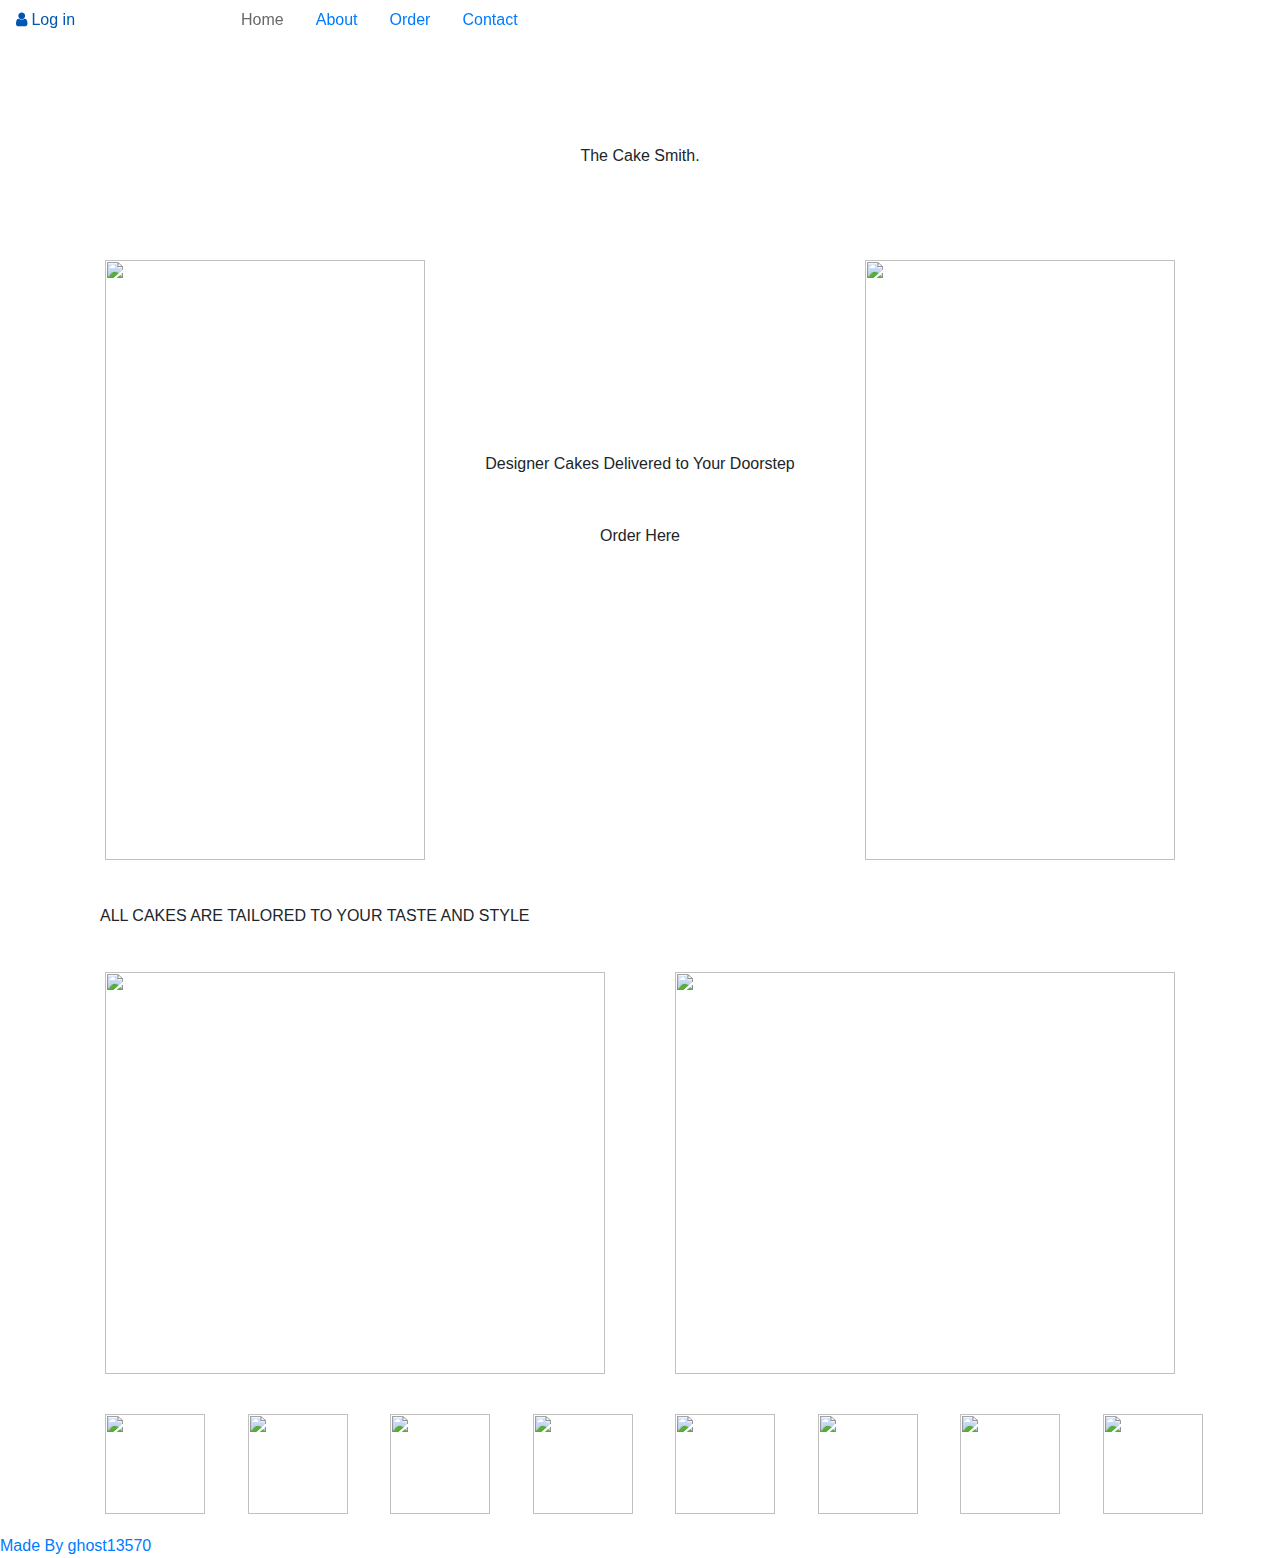
==== index.html @ f8872c6e "Add files via upload" ====
<!DOCTYPE html>
<html lang="en">
<head>
    <meta charset="UTF-8">
    <meta http-equiv="X-UA-Compatible" content="IE=edge">
    <meta name="viewport" content="width=device-width, initial-scale=1.0">
    <!--bootstrap starts-->
    <link rel="stylesheet" href="https://cdn.jsdelivr.net/npm/bootstrap@4.6.1/dist/css/bootstrap.min.css">
    <script src="https://cdn.jsdelivr.net/npm/jquery@3.6.0/dist/jquery.slim.min.js"></script>
    <script src="https://cdn.jsdelivr.net/npm/popper.js@1.16.1/dist/umd/popper.min.js"></script>
    <script src="https://cdn.jsdelivr.net/npm/bootstrap@4.6.1/dist/js/bootstrap.bundle.min.js"></script>
    <!--bootstrap ends-->
    <link rel="stylesheet" href="https://cdnjs.cloudflare.com/ajax/libs/font-awesome/4.7.0/css/font-awesome.min.css">

   <link rel="stylesheet" href="css/index.css">
    <title>Document</title>
</head>
<body>
  <div class="container">
    <nav class="fixed-top" id="di">
    <ul class="nav nav-tab">
        <li class="nav-item">
          <a class="nav-link" style="padding-right: 100px" href="login.html"><i class="fa fa-user"> </i> Log in</a>
        </li>
        <li class="nav-item">
            <a class="nav-link" style="margin-left: 50px; color: rgb(104, 104, 104);" href="index.html">Home</a>
          </li>
          <li class="nav-item">
            <a class="nav-link" href="about.html">About</a>
          </li>
          <li class="nav-item">
            <a class="nav-link" href="order.html">Order</a>
          </li>
          <li class="nav-item">
            <a class="nav-link" href="contact.html">Contact</a>
          </li>
        
    </ul>
    <div class="container b1">
     
    </div>
    </nav>
    
    </div>
    <br><br><br><br><br><br>

<div class="cakesmith" style="text-align: center;">The Cake Smith.</div>
   
    <div class="container b1">
     
    </div>
    <br><br><br>
<div class="container">
    <div class="card-deck " >
        <div class="card border-0">
          <div class="card-body text-center ">
            <img src="images/1.webp" width="320" height="600">
          </div>
        </div>
        <div class="card border-0">
            <div class="card-body text-center">
                <div class="box"><br><br><br><br><br><br><br><br><div class="fonty">Designer Cakes Delivered to Your Doorstep</div><br><br><center><div class="box2">Order Here</div></center><br><br><br><br><br><br><br></div>
            </div>
        </div>
        <div class="card border-0">
          <div class="card-body text-center ">
           <img src="images/2.webp" width="310" height="600">
          </div>
        </div>
        
      </div><br>
      <div class="container"><div class="all">ALL CAKES ARE TAILORED TO YOUR TASTE AND STYLE</div></div>
</div><br>
<div class="container">
  <div class="card-deck ">
      <div class="card border-0">
        <div class="card-body text-center ">
          <img src="images/donuts.webp" height="402" width="500">
        </div>
      </div>
      <div class="card border-0">
          <div class="card-body text-center">
              <img src="images/sahil.png" height="402" width="500">
          </div>
      </div>
     
      
    </div>
  
</div>
<div class="container">
  <!--bottom card deck-->
  <div class="alingme">
    <div class="card-deck ">
<div class="card border-0">
  <div class="card-body text-center ">
  <!--1--> <img src="images/1.png" width="100px" height="100px">
  </div>
</div>
<div class="card border-0">
    <div class="card-body text-center">
  <!--2--> <img src="images/2.png" width="100px" height="100px">   
    </div>
</div>
<div class="card border-0">
  <div class="card-body text-center ">
  <!--3--> <img src="images/3.png" width="100px" height="100px">
  </div>
</div>
<div class="card border-0">
  <div class="card-body text-center ">
  <!--4--> <img src="images/4.png" width="100px" height="100px">
  </div>
</div>
<div class="card border-0">
  <div class="card-body text-center ">
   <!--5--> <img src="images/5.png" width="100px" height="100px">
  </div>
</div>
<div class="card border-0">
  <div class="card-body text-center ">
   <!--6--> <img src="images/6.png" width="100px" height="100px">
  </div>
</div>
<div class="card border-0">
  <div class="card-body text-center ">
   <!--7--> <img src="images/7.png" width="100px" height="100px">
  </div>
</div>
<div class="card border-0">
  <div class="card-body text-center ">
   <!--8--><img src="images/8.png" width="100px" height="100px">
  </div>
</div>

</div>
</div>
</div>
<!--bottom card deck ends-->
<div class="footer"><a href="https://www.youtube.com/watch?v=dQw4w9WgXcQ" class="rickroll" target="_blank">Made By ghost13570</a></div>
</body>
</html>
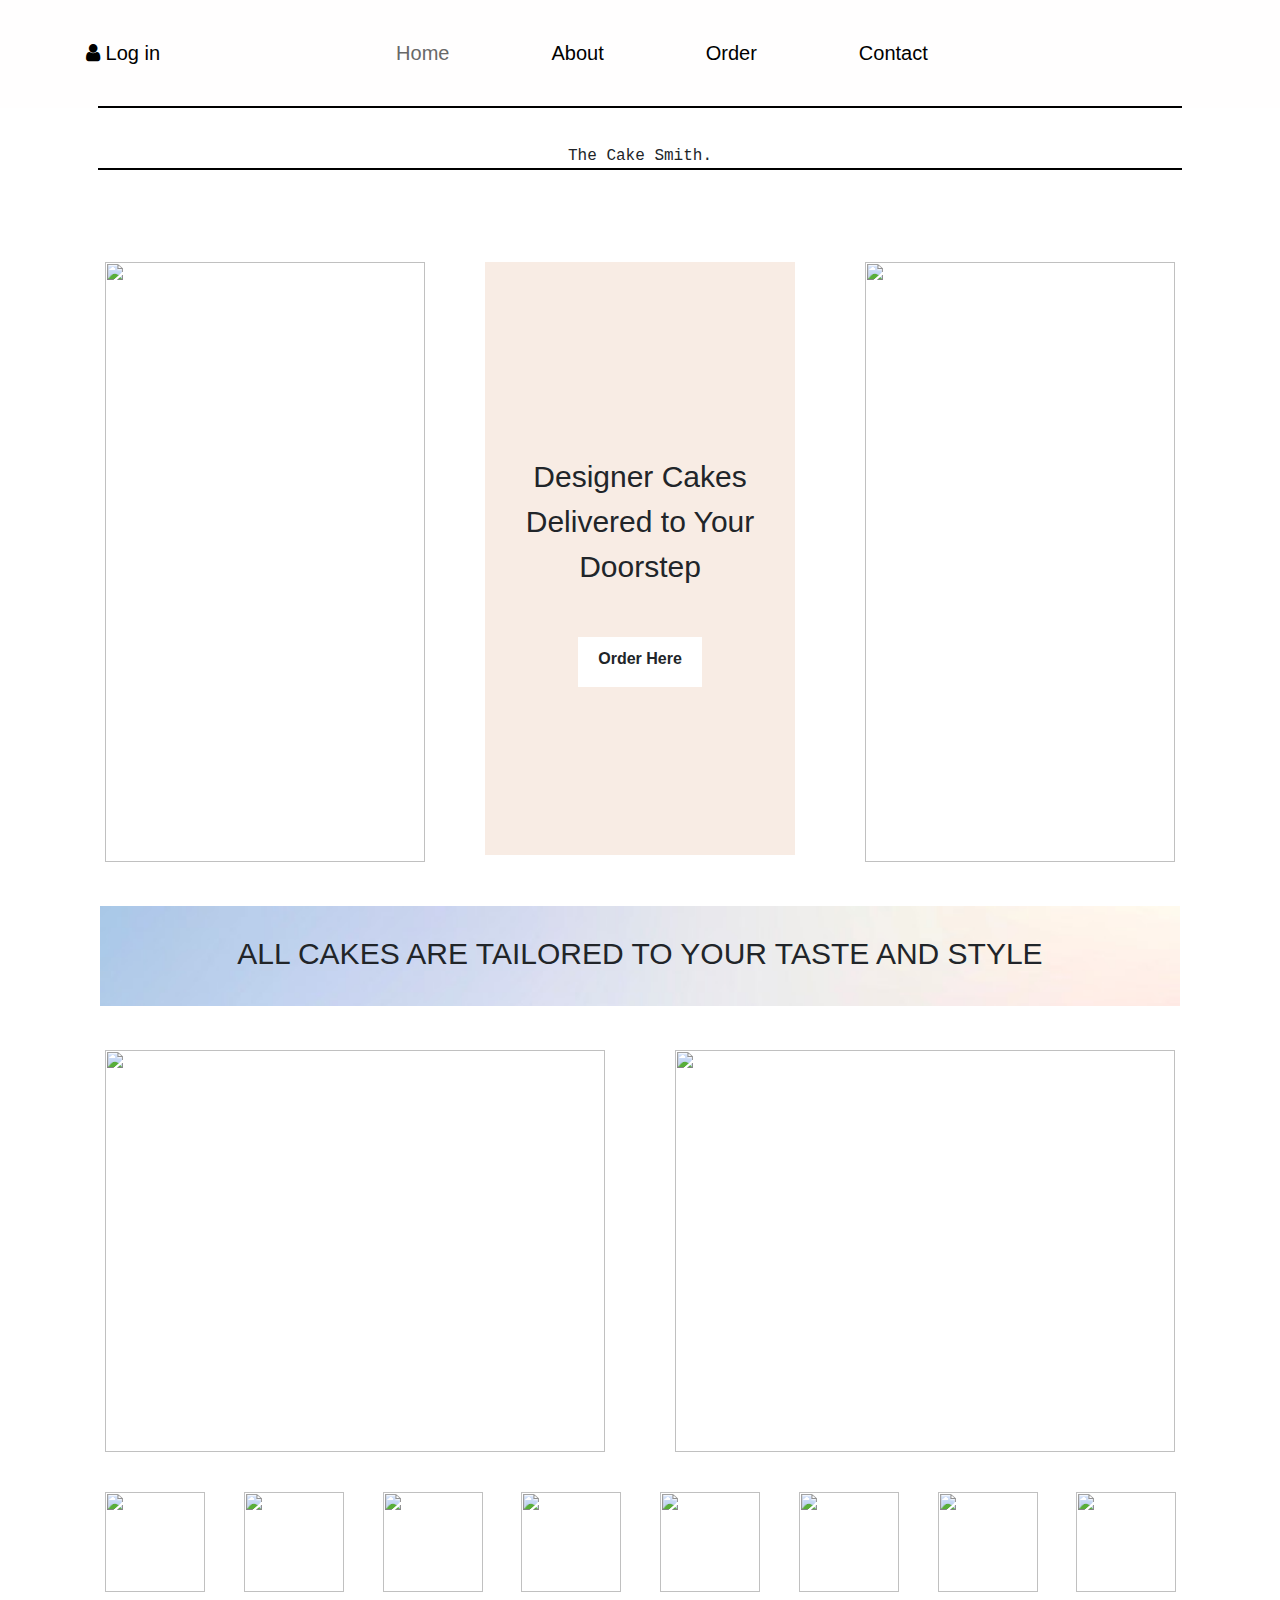
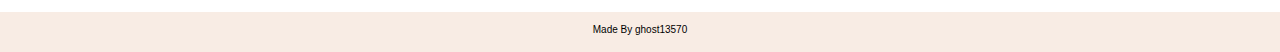
==== commit 5a3b6dce: "Add files via upload" ====
--- a/index.html
+++ b/index.html
@@ -12,7 +12,7 @@
     <!--bootstrap ends-->
     <link rel="stylesheet" href="https://cdnjs.cloudflare.com/ajax/libs/font-awesome/4.7.0/css/font-awesome.min.css">
 
-   <link rel="stylesheet" href="css/index.css">
+   <link rel="stylesheet" href="index.css">
     <title>Document</title>
 </head>
 <body>
--- a/index.css
+++ b/index.css
@@ -0,0 +1,91 @@
+body{
+    background-color:white;
+    
+}
+.nav-item{
+    font-size: 20px;
+    margin-left: 70px;
+    color: black;
+    margin-top: 30px;
+    margin-bottom: 30px;
+}
+a.nav-link{
+    color: black;
+    font-weight: lighter;
+}
+
+    
+
+nav{
+    background-color: rgb(255, 254, 254);
+}
+.box{
+    background-color: rgb(248,236,228);
+}
+.fonty{
+    font-size: 30px;
+    font-weight: lighter;
+}
+.box2{
+    background-color: white;
+   width: 40%;
+   height: 50px;
+    text-align:center;
+ padding-top: 10px;
+ font-weight: bold;
+}
+.box2:hover{
+    border: 2px black solid;
+}
+.footer{
+    background-color: rgb(248,236,228);
+    width: 100%;
+    height: 40px;
+    text-align: center;
+    font-size: 10px;
+    padding-top: 10px;
+}
+.all{
+    background-image: url('download.jpg');
+    background-repeat: no-repeat;
+    background-size: cover;
+    height: 100px;
+    text-align: center;
+    font-size: 30px;
+    font-weight: lighter;
+    padding-top: 25px;
+}
+.alingme{
+    margin-right: 30px;
+}
+
+
+
+.b1{
+    height: 2px;
+    background-color: black;
+    margin-top: 10px;
+    position: -webkit-sticky;
+    position: sticky;
+    margin-top: 0px;
+    width: 84.7%;
+      }
+
+      .about{
+        height: 100px;
+       width: 84.7%;
+        background-color: #ff1493;
+background-image: linear-gradient(319deg, #ff1493 0%, #0000ff 37%, #ff8c00 100%);
+text-align: center;
+      }
+      .rickroll{
+        color: black;
+      }
+      .rickroll:hover{
+        color: black;
+        text-decoration: none;
+      }
+
+     .cakesmith{
+        font-family: 'Courier New', Courier, monospace;
+     }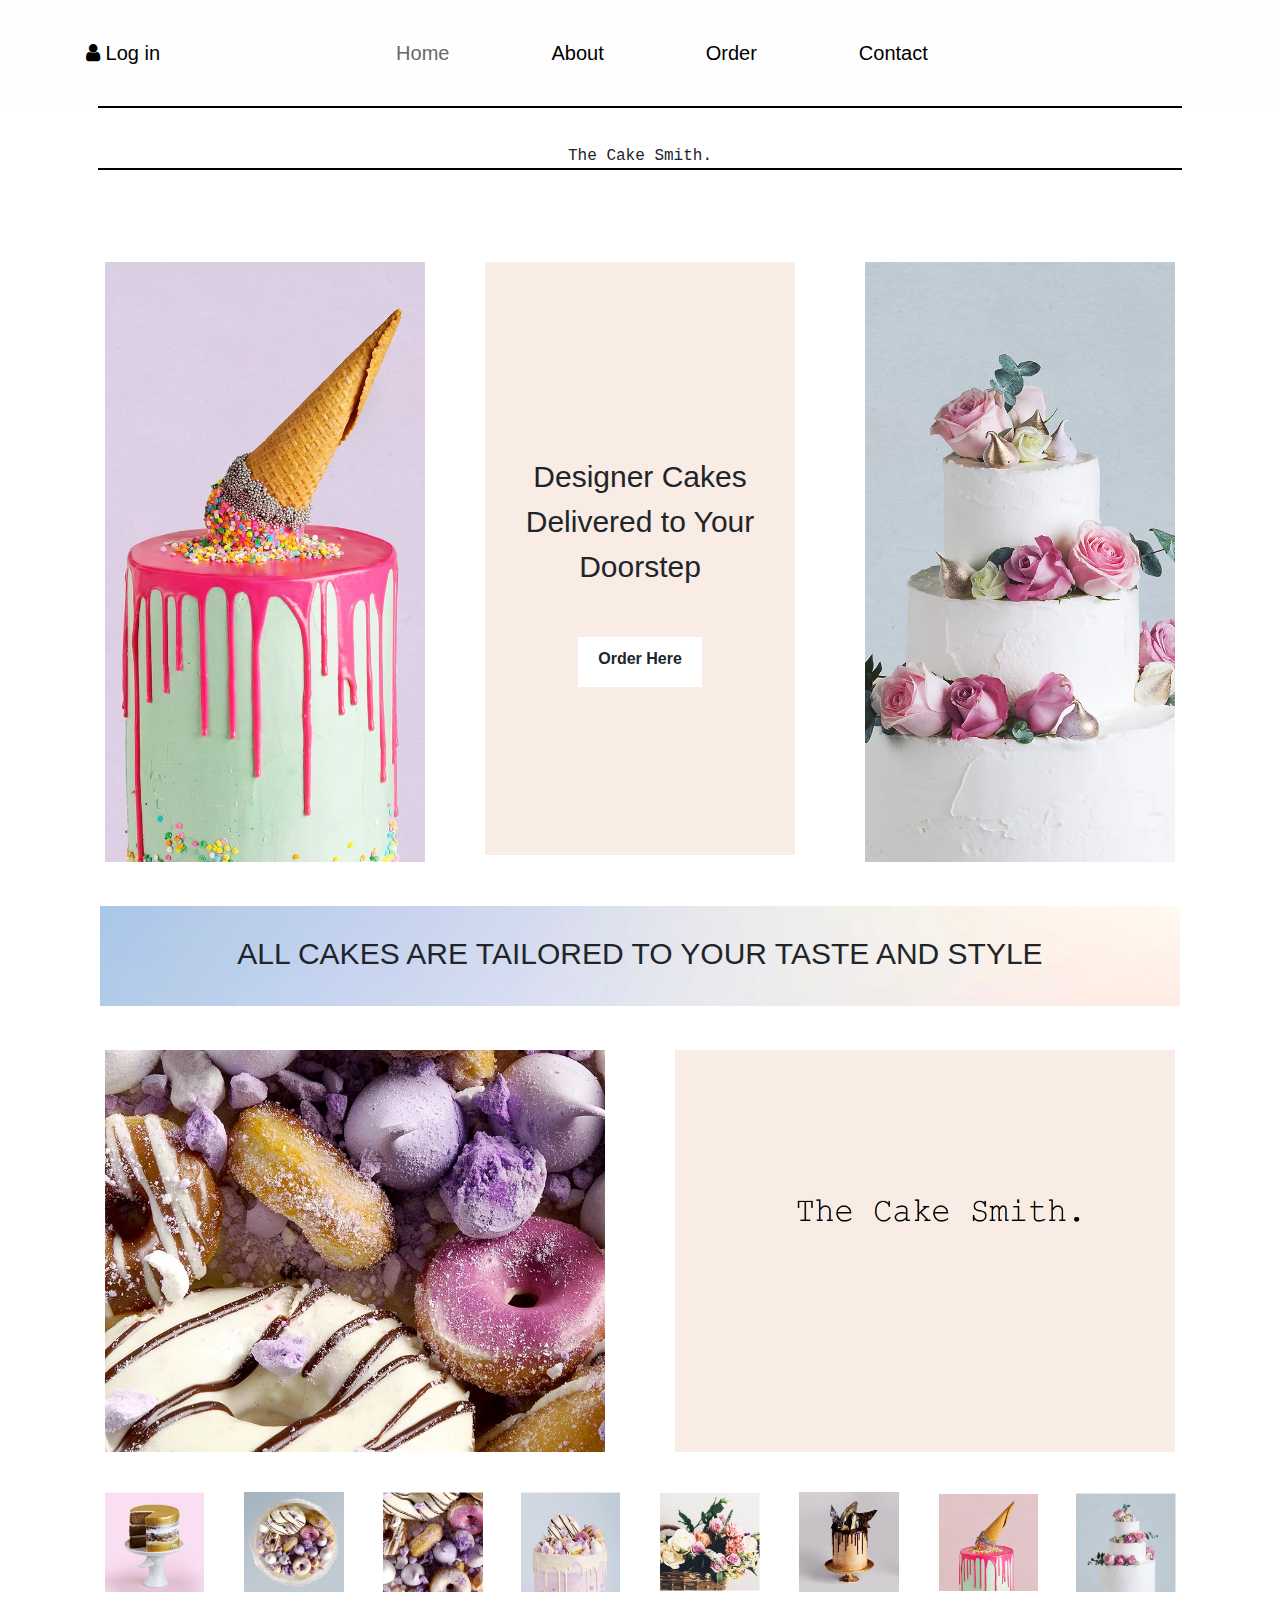
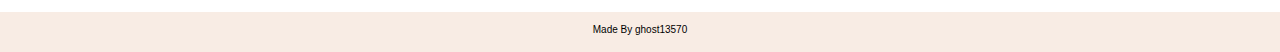
==== commit 13d15b5f: "Add files via upload" ====
--- a/index.html
+++ b/index.html
@@ -54,7 +54,7 @@
     <div class="card-deck " >
         <div class="card border-0">
           <div class="card-body text-center ">
-            <img src="images/1.webp" width="320" height="600">
+            <img src="1.webp" width="320" height="600">
           </div>
         </div>
         <div class="card border-0">
@@ -64,7 +64,7 @@
         </div>
         <div class="card border-0">
           <div class="card-body text-center ">
-           <img src="images/2.webp" width="310" height="600">
+           <img src="2.webp" width="310" height="600">
           </div>
         </div>
         
@@ -75,12 +75,12 @@
   <div class="card-deck ">
       <div class="card border-0">
         <div class="card-body text-center ">
-          <img src="images/donuts.webp" height="402" width="500">
+          <img src="donuts.webp" height="402" width="500">
         </div>
       </div>
       <div class="card border-0">
           <div class="card-body text-center">
-              <img src="images/sahil.png" height="402" width="500">
+              <img src="sahil.png" height="402" width="500">
           </div>
       </div>
      
@@ -94,42 +94,42 @@
     <div class="card-deck ">
 <div class="card border-0">
   <div class="card-body text-center ">
-  <!--1--> <img src="images/1.png" width="100px" height="100px">
+  <!--1--> <img src="1.png" width="100px" height="100px">
   </div>
 </div>
 <div class="card border-0">
     <div class="card-body text-center">
-  <!--2--> <img src="images/2.png" width="100px" height="100px">   
+  <!--2--> <img src="2.png" width="100px" height="100px">   
     </div>
 </div>
 <div class="card border-0">
   <div class="card-body text-center ">
-  <!--3--> <img src="images/3.png" width="100px" height="100px">
+  <!--3--> <img src="3.png" width="100px" height="100px">
   </div>
 </div>
 <div class="card border-0">
   <div class="card-body text-center ">
-  <!--4--> <img src="images/4.png" width="100px" height="100px">
+  <!--4--> <img src="4.png" width="100px" height="100px">
   </div>
 </div>
 <div class="card border-0">
   <div class="card-body text-center ">
-   <!--5--> <img src="images/5.png" width="100px" height="100px">
+   <!--5--> <img src="5.png" width="100px" height="100px">
   </div>
 </div>
 <div class="card border-0">
   <div class="card-body text-center ">
-   <!--6--> <img src="images/6.png" width="100px" height="100px">
+   <!--6--> <img src="6.png" width="100px" height="100px">
   </div>
 </div>
 <div class="card border-0">
   <div class="card-body text-center ">
-   <!--7--> <img src="images/7.png" width="100px" height="100px">
+   <!--7--> <img src="7.png" width="100px" height="100px">
   </div>
 </div>
 <div class="card border-0">
   <div class="card-body text-center ">
-   <!--8--><img src="images/8.png" width="100px" height="100px">
+   <!--8--><img src="8.png" width="100px" height="100px">
   </div>
 </div>
 
